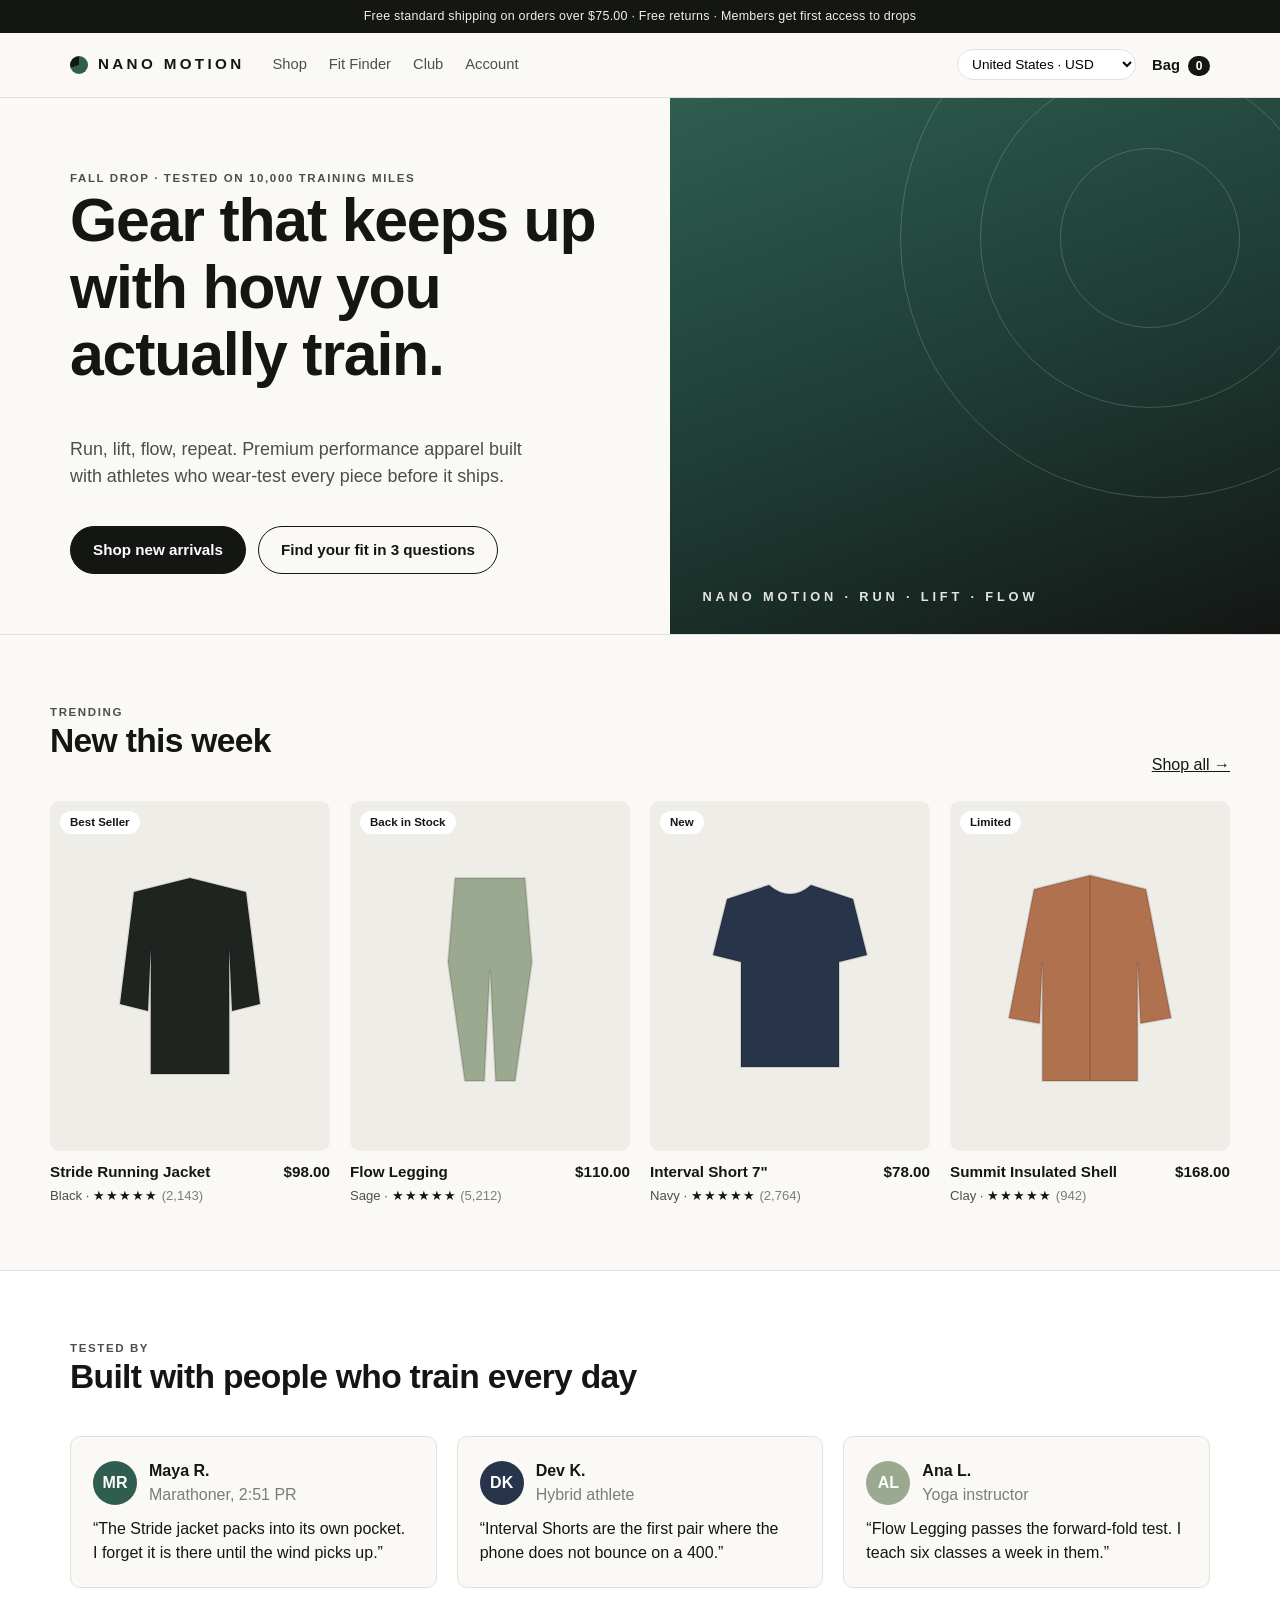
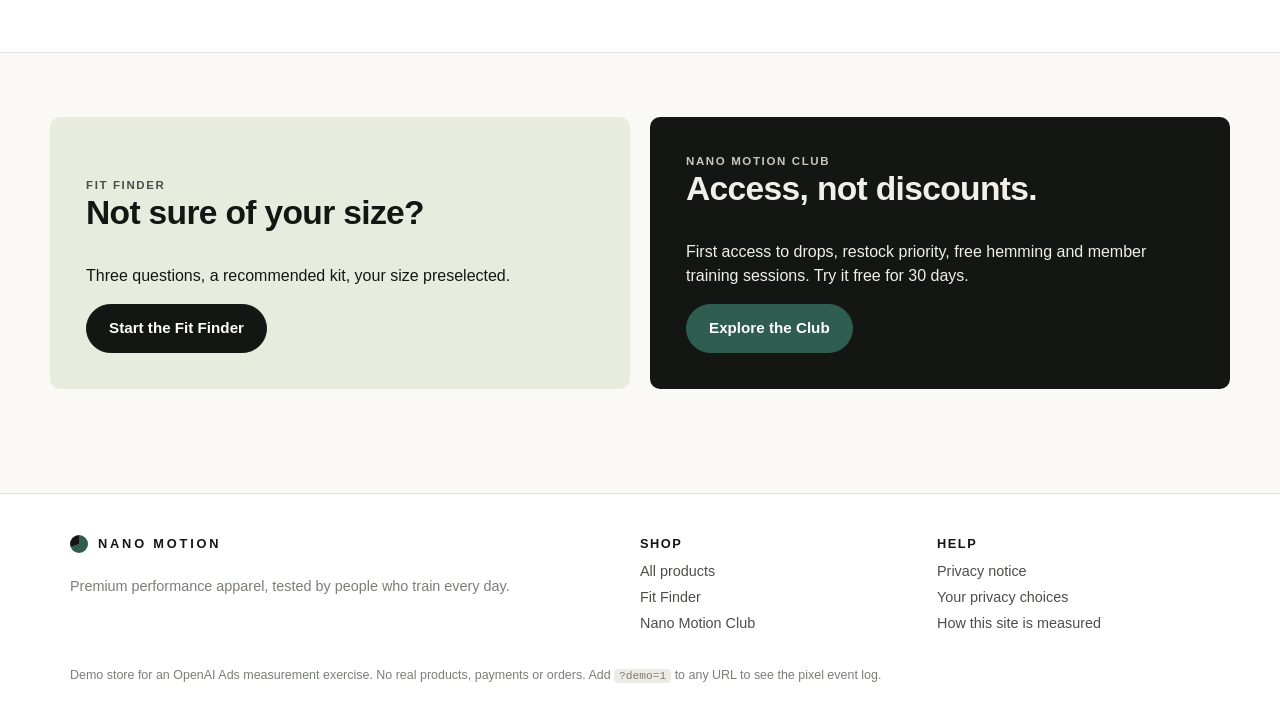
==== index.html @ 88ba7efd "Add Nano Motion demo store with OpenAI Pixel implementation 10 pages, 12-event tiered plan, idempote" ====
<!doctype html>
<html lang="en">
<head>
<meta charset="utf-8">
<meta name="viewport" content="width=device-width, initial-scale=1">
<title>Nano Motion | Performance apparel for every training day</title>
<link rel="preconnect" href="https://bzrcdn.openai.com">
<!-- OpenAI Measurement Pixel: same block, top of <head>, on every page.
     Order matters: 1) decide consent  2) load SDK  3) set consent BEFORE init  4) init. -->
<script>
  (function () {
    var m = { country: 'US' }, c = null;
    try { m = JSON.parse(localStorage.getItem('nm_market') || '{"country":"US"}'); c = localStorage.getItem('nm_consent'); } catch (e) {}
    var optIn = ['GB', 'DE'].indexOf(m.country) !== -1;   // opt-in markets
    window.__nmDenied = c === 'denied' || (optIn && c !== 'granted');
  })();
  (function (w, d, s, u) {
    if (w.oaiq) return;
    var q = function () { q.q.push(arguments); };
    q.q = []; w.oaiq = q;
    var js = d.createElement(s); js.async = true; js.src = u;
    var f = d.getElementsByTagName(s)[0]; f.parentNode.insertBefore(js, f);
  })(window, document, "script", "https://bzrcdn.openai.com/sdk/oaiq.min.js");
  if (window.__nmDenied) oaiq("consent", false);
  var __nmUser = {};
  try { __nmUser = JSON.parse(localStorage.getItem('nm_user') || '{}'); } catch (e) {}
  oaiq("init", {
    pixelId: "1GtqyL7Rgr4qk4pR3LFbss",
    debug: true,          // on for this demo so reviewers can see SDK activity; off in production
    user: __nmUser        // hashed identifiers only (SHA-256), plus raw country/city/postal code
  });
</script>
<link rel="stylesheet" href="assets/styles.css">
</head>
<body data-page="home">
<main>
  <section class="hero">
    <div class="hero-copy">
      <span class="eyebrow">Fall drop · Tested on 10,000 training miles</span>
      <h1>Gear that keeps up with how you actually train.</h1>
      <p>Run, lift, flow, repeat. Premium performance apparel built with athletes who wear-test every piece before it ships.</p>
      <div class="cta-row">
        <a class="btn" href="shop.html">Shop new arrivals</a>
        <a class="btn btn-ghost" href="fit-finder.html">Find your fit in 3 questions</a>
      </div>
    </div>
    <div class="hero-art" aria-hidden="true">
      <div class="ring" style="width:520px;height:520px;right:-140px;top:-120px"></div>
      <div class="ring" style="width:340px;height:340px;right:-40px;top:-30px"></div>
      <div class="ring" style="width:180px;height:180px;right:40px;top:50px"></div>
      <div class="word">NANO MOTION · RUN · LIFT · FLOW</div>
    </div>
  </section>

  <section class="section wrap">
    <div class="section-head">
      <div><span class="eyebrow">Trending</span><h2>New this week</h2></div>
      <a href="shop.html">Shop all →</a>
    </div>
    <div class="grid" id="home-grid"></div>
  </section>

  <section class="section band">
    <div class="wrap">
      <div class="section-head"><div><span class="eyebrow">Tested by</span><h2>Built with people who train every day</h2></div></div>
      <div class="testers">
        <div class="tester"><div class="who"><div class="avatar" style="background:#2f5d50">MR</div><div><strong>Maya R.</strong><div class="muted">Marathoner, 2:51 PR</div></div></div>“The Stride jacket packs into its own pocket. I forget it is there until the wind picks up.”</div>
        <div class="tester"><div class="who"><div class="avatar" style="background:#28344a">DK</div><div><strong>Dev K.</strong><div class="muted">Hybrid athlete</div></div></div>“Interval Shorts are the first pair where the phone does not bounce on a 400.”</div>
        <div class="tester"><div class="who"><div class="avatar" style="background:#9aa98f">AL</div><div><strong>Ana L.</strong><div class="muted">Yoga instructor</div></div></div>“Flow Legging passes the forward-fold test. I teach six classes a week in them.”</div>
      </div>
    </div>
  </section>

  <section class="section wrap">
    <div class="promo">
      <div class="p1"><span class="eyebrow">Fit Finder</span><h2>Not sure of your size?</h2><p>Three questions, a recommended kit, your size preselected.</p><div><a class="btn" href="fit-finder.html">Start the Fit Finder</a></div></div>
      <div class="p2"><span class="eyebrow" style="color:#c9c6be">Nano Motion Club</span><h2>Access, not discounts.</h2><p>First access to drops, restock priority, free hemming and member training sessions. Try it free for 30 days.</p><div><a class="btn btn-accent" href="membership.html">Explore the Club</a></div></div>
    </div>
  </section>
</main>

<script src="assets/products.js"></script>
<script src="assets/store.js"></script>
<script src="assets/eventlog.js"></script>
<script src="assets/tracking.js"></script>
<script src="assets/consent.js"></script>
<script src="assets/layout.js"></script>
<script>
  window.NMPage = function () {
    var ids = ['NM-RJ-01', 'NM-LG-03', 'NM-RS-05', 'NM-SH-07'];
    document.getElementById('home-grid').innerHTML = ids.map(function (id) { return NM.tile(NM.product(id)); }).join('');
  };
</script>
</body>
</html>
---- assets/styles.css ----
:root {
  --ink: #141614;
  --ink-2: #4b4f4a;
  --muted: #7a7e78;
  --line: #e3e1db;
  --bg: #faf9f6;
  --tile: #efede7;
  --accent: #2f5d50;
  --accent-ink: #ffffff;
  --warn: #9a5b1c;
  --radius: 10px;
  --wrap: 1180px;
  font-family: ui-sans-serif, -apple-system, "Segoe UI", Roboto, "Helvetica Neue", Arial, sans-serif;
  color: var(--ink);
  background: var(--bg);
}
* { box-sizing: border-box; }
body { margin: 0; background: var(--bg); line-height: 1.5; -webkit-font-smoothing: antialiased; }
a { color: inherit; }
img, svg { display: block; max-width: 100%; }
code { font-family: ui-monospace, SFMono-Regular, Menlo, monospace; font-size: .9em; background: #ecebe5; padding: 1px 5px; border-radius: 4px; }
.wrap { max-width: var(--wrap); margin: 0 auto; padding: 0 20px; }
.sr { position: absolute; width: 1px; height: 1px; overflow: hidden; clip: rect(0 0 0 0); }
.muted { color: var(--muted); }
h1, h2, h3 { letter-spacing: -0.02em; line-height: 1.1; margin: 0 0 .5em; }
h1 { font-size: clamp(2.2rem, 5vw, 3.8rem); font-weight: 650; }
h2 { font-size: clamp(1.5rem, 3vw, 2.1rem); font-weight: 600; }
h3 { font-size: 1.1rem; font-weight: 600; }
.eyebrow { text-transform: uppercase; letter-spacing: .14em; font-size: .72rem; color: var(--ink-2); font-weight: 600; }

/* Header */
.site-header { position: sticky; top: 0; z-index: 20; background: rgba(250,249,246,.94); backdrop-filter: blur(8px); border-bottom: 1px solid var(--line); }
.announce { background: var(--ink); color: #f1efe8; text-align: center; font-size: .78rem; padding: 7px 12px; letter-spacing: .02em; }
.bar { display: flex; align-items: center; gap: 28px; height: 64px; }
.logo { display: inline-flex; align-items: center; gap: 10px; font-weight: 700; letter-spacing: .22em; text-decoration: none; font-size: .95rem; }
.logo.small { font-size: .8rem; margin-bottom: 8px; }
.logo-mark { width: 18px; height: 18px; border-radius: 50%; background: conic-gradient(var(--accent) 0 70%, var(--ink) 70% 100%); }
.nav { display: flex; gap: 22px; }
.nav a { text-decoration: none; font-size: .92rem; color: var(--ink-2); padding: 4px 0; border-bottom: 2px solid transparent; }
.nav a:hover, .nav a[aria-current] { color: var(--ink); border-bottom-color: var(--ink); }
.bar-right { margin-left: auto; display: flex; align-items: center; gap: 16px; }
.market select { font: inherit; font-size: .85rem; border: 1px solid var(--line); background: #fff; border-radius: 999px; padding: 6px 10px; }
.cart-link { text-decoration: none; font-weight: 600; font-size: .92rem; }
#nm-cart-count { display: inline-block; min-width: 22px; text-align: center; background: var(--ink); color: #fff; border-radius: 999px; font-size: .75rem; padding: 1px 6px; margin-left: 4px; }

/* Buttons and forms */
.btn { display: inline-flex; align-items: center; justify-content: center; gap: 8px; font: inherit; font-weight: 600; font-size: .95rem; background: var(--ink); color: #fff; border: 1px solid var(--ink); border-radius: 999px; padding: 12px 22px; cursor: pointer; text-decoration: none; }
.btn:hover { background: #2a2d2a; }
.btn:disabled { opacity: .4; cursor: not-allowed; }
.btn-ghost { background: transparent; color: var(--ink); }
.btn-ghost:hover { background: #efede7; }
.btn-accent { background: var(--accent); border-color: var(--accent); }
.btn-block { width: 100%; }
label.field { display: block; font-size: .82rem; color: var(--ink-2); margin-bottom: 12px; }
label.field input, label.field select { display: block; width: 100%; margin-top: 4px; font: inherit; font-size: 1rem; padding: 11px 12px; border: 1px solid #cfccc4; border-radius: 8px; background: #fff; color: var(--ink); }
label.field input:focus { outline: 2px solid var(--accent); outline-offset: 1px; border-color: var(--accent); }
.row2 { display: grid; grid-template-columns: 1fr 1fr; gap: 12px; }
.note { font-size: .82rem; color: var(--muted); }

/* Home */
.hero { display: grid; grid-template-columns: 1.1fr 1fr; gap: 0; min-height: 520px; border-bottom: 1px solid var(--line); }
.hero-copy { padding: 72px 20px 60px max(20px, calc((100vw - var(--wrap)) / 2 + 20px)); display: flex; flex-direction: column; justify-content: center; }
.hero-copy p { font-size: 1.12rem; color: var(--ink-2); max-width: 460px; }
.hero-art { background: linear-gradient(160deg, #2f5d50 0%, #1d3a32 55%, #141614 100%); position: relative; overflow: hidden; }
.hero-art .ring { position: absolute; border: 1px solid rgba(255,255,255,.18); border-radius: 50%; }
.hero-art .word { position: absolute; left: 32px; bottom: 28px; color: rgba(255,255,255,.88); font-weight: 700; letter-spacing: .3em; font-size: .8rem; }
.cta-row { display: flex; gap: 12px; flex-wrap: wrap; margin-top: 18px; }
.section { padding: 64px 0; }
.section-head { display: flex; justify-content: space-between; align-items: end; gap: 20px; margin-bottom: 24px; }
.grid { display: grid; grid-template-columns: repeat(4, 1fr); gap: 20px; }
.tile { text-decoration: none; display: block; }
.tile-img { position: relative; border-radius: var(--radius); overflow: hidden; aspect-ratio: 4/5; background: var(--tile); }
.tile-img .art { width: 100%; height: 100%; object-fit: cover; }
.tile-meta { display: flex; justify-content: space-between; gap: 8px; margin-top: 10px; font-weight: 600; font-size: .95rem; }
.tile-sub { font-size: .82rem; color: var(--ink-2); margin-top: 2px; }
.badge { position: absolute; top: 10px; left: 10px; background: #fff; border-radius: 999px; font-size: .72rem; font-weight: 600; padding: 3px 10px; }
.stars { color: var(--ink); letter-spacing: 1px; font-size: .8rem; }
.stars .dim { color: #c9c6be; }
.band { background: #fff; border-top: 1px solid var(--line); border-bottom: 1px solid var(--line); }
.testers { display: grid; grid-template-columns: repeat(3, 1fr); gap: 20px; }
.tester { padding: 22px; border: 1px solid var(--line); border-radius: var(--radius); background: var(--bg); }
.tester .who { display: flex; align-items: center; gap: 12px; margin-bottom: 10px; }
.avatar { width: 44px; height: 44px; border-radius: 50%; display: grid; place-items: center; font-weight: 700; color: #fff; }
.promo { display: grid; grid-template-columns: 1fr 1fr; gap: 20px; }
.promo > div { border-radius: var(--radius); padding: 36px; min-height: 240px; display: flex; flex-direction: column; justify-content: end; }
.promo .p1 { background: #e7ecdf; }
.promo .p2 { background: var(--ink); color: #f1efe8; }

/* Shop filters */
.chips { display: flex; gap: 8px; flex-wrap: wrap; margin-bottom: 24px; }
.chip { font: inherit; font-size: .85rem; border: 1px solid var(--line); background: #fff; border-radius: 999px; padding: 6px 14px; cursor: pointer; }
.chip[aria-pressed=true] { background: var(--ink); color: #fff; border-color: var(--ink); }

/* Product page */
.pdp { display: grid; grid-template-columns: 1.15fr 1fr; gap: 48px; padding: 40px 0 64px; }
.pdp-img { border-radius: var(--radius); overflow: hidden; background: var(--tile); aspect-ratio: 4/5; position: sticky; top: 120px; }
.pdp-img .art { width: 100%; height: 100%; }
.pdp h1 { font-size: 2.1rem; }
.price { font-size: 1.3rem; font-weight: 600; margin: 4px 0 2px; }
.rating-line { display: flex; gap: 8px; align-items: center; font-size: .88rem; color: var(--ink-2); }
.fitbox { border: 1px solid var(--line); border-radius: var(--radius); padding: 14px 16px; margin: 18px 0; background: #fff; }
.fitmeter { position: relative; height: 6px; background: #e6e3dc; border-radius: 99px; margin: 10px 0 4px; }
.fitmeter span { position: absolute; top: -5px; width: 16px; height: 16px; border-radius: 50%; background: var(--ink); transform: translateX(-50%); }
.fitscale { display: flex; justify-content: space-between; font-size: .72rem; color: var(--muted); }
.sizes { display: flex; gap: 8px; flex-wrap: wrap; margin: 8px 0 10px; }
.size { font: inherit; min-width: 52px; padding: 10px 12px; border: 1px solid #cfccc4; background: #fff; border-radius: 8px; cursor: pointer; font-weight: 600; position: relative; }
.size[aria-pressed=true] { border-color: var(--ink); box-shadow: inset 0 0 0 1px var(--ink); }
.size.out { color: #a9a59c; background: repeating-linear-gradient(135deg, #fff 0 6px, #f3f1ec 6px 12px); }
.linkbtn { font: inherit; background: none; border: 0; padding: 0; text-decoration: underline; cursor: pointer; color: var(--ink-2); font-size: .88rem; }
.bis { border: 1px dashed #c7c3b9; border-radius: var(--radius); padding: 14px; margin: 10px 0; background: #fff; }
.bis form { display: flex; gap: 8px; margin-top: 8px; }
.bis input { flex: 1; font: inherit; padding: 10px 12px; border: 1px solid #cfccc4; border-radius: 8px; }
.reviewsum { background: #fff; border: 1px solid var(--line); border-radius: var(--radius); padding: 16px; margin-top: 22px; }
.reviewsum ul { margin: 6px 0 0; padding-left: 18px; }
.kit { margin-top: 26px; border-top: 1px solid var(--line); padding-top: 18px; }
.kit-items { display: grid; grid-template-columns: repeat(3, 1fr); gap: 10px; margin: 10px 0 12px; }
.kit-items .tile-img { aspect-ratio: 1; }
.kit-items small { display: block; margin-top: 4px; font-size: .78rem; }
.toast { position: fixed; left: 50%; bottom: 24px; transform: translateX(-50%); background: var(--ink); color: #fff; padding: 12px 18px; border-radius: 999px; font-size: .9rem; z-index: 40; }
dialog { border: 0; border-radius: 14px; padding: 24px; max-width: 520px; width: 92vw; }
dialog::backdrop { background: rgba(20,22,20,.45); }
table.sg { width: 100%; border-collapse: collapse; font-size: .9rem; }
table.sg th, table.sg td { border-bottom: 1px solid var(--line); padding: 8px; text-align: left; }

/* Cart / checkout */
.two-col { display: grid; grid-template-columns: 1.4fr 1fr; gap: 40px; padding: 40px 0 64px; }
.line { display: grid; grid-template-columns: 88px 1fr auto; gap: 16px; padding: 16px 0; border-bottom: 1px solid var(--line); align-items: center; }
.line .tile-img { aspect-ratio: 1; }
.qty { display: inline-flex; align-items: center; border: 1px solid #cfccc4; border-radius: 999px; margin-top: 6px; }
.qty button { font: inherit; border: 0; background: none; width: 30px; height: 30px; cursor: pointer; }
.summary { background: #fff; border: 1px solid var(--line); border-radius: var(--radius); padding: 22px; align-self: start; position: sticky; top: 120px; }
.summary .sumrow { display: flex; justify-content: space-between; margin: 6px 0; }
.summary .total { font-weight: 700; font-size: 1.15rem; border-top: 1px solid var(--line); padding-top: 10px; margin-top: 10px; }
.shipbar { height: 6px; background: #e6e3dc; border-radius: 99px; overflow: hidden; margin: 6px 0 16px; }
.shipbar span { display: block; height: 100%; background: var(--accent); }
.empty { padding: 80px 0; text-align: center; }
.confirm { max-width: 640px; margin: 0 auto; padding: 64px 20px; text-align: center; }
.ordercard { text-align: left; background: #fff; border: 1px solid var(--line); border-radius: var(--radius); padding: 20px; margin: 24px 0; }

/* Fit finder */
.ff { max-width: 720px; margin: 0 auto; padding: 56px 20px 72px; }
.ff-progress { display: flex; gap: 6px; margin-bottom: 28px; }
.ff-progress span { flex: 1; height: 4px; background: #e2dfd8; border-radius: 99px; }
.ff-progress span.on { background: var(--ink); }
.choices { display: grid; grid-template-columns: repeat(2, 1fr); gap: 12px; margin-top: 18px; }
.choice { font: inherit; text-align: left; padding: 20px; border: 1px solid #cfccc4; background: #fff; border-radius: var(--radius); cursor: pointer; }
.choice:hover { border-color: var(--ink); }
.choice strong { display: block; font-size: 1.05rem; }
.choice span { font-size: .85rem; color: var(--ink-2); }

/* Membership */
.plans { display: grid; grid-template-columns: 1fr 1fr; gap: 20px; margin-top: 28px; }
.plan { background: #fff; border: 1px solid var(--line); border-radius: 14px; padding: 28px; display: flex; flex-direction: column; }
.plan.feature { border-color: var(--ink); box-shadow: 0 0 0 1px var(--ink); }
.plan ul { padding-left: 18px; color: var(--ink-2); flex: 1; }
.perks { display: grid; grid-template-columns: repeat(4, 1fr); gap: 16px; }
.perk { border-top: 2px solid var(--ink); padding-top: 12px; font-size: .92rem; }
.narrow { max-width: 520px; margin: 0 auto; padding: 56px 20px 72px; }
.prose { max-width: 760px; margin: 0 auto; padding: 48px 20px 72px; }
.prose table { border-collapse: collapse; width: 100%; font-size: .9rem; }
.prose th, .prose td { border-bottom: 1px solid var(--line); padding: 8px; text-align: left; vertical-align: top; }

/* Consent banner */
.consent { position: fixed; z-index: 50; left: 16px; right: 16px; bottom: 16px; max-width: 760px; margin: 0 auto; background: #fff; border: 1px solid var(--line); box-shadow: 0 12px 40px rgba(0,0,0,.18); border-radius: 14px; padding: 18px 20px; display: flex; gap: 18px; align-items: center; }
.consent-text { font-size: .9rem; flex: 1; }
.consent-actions { display: flex; gap: 8px; }

/* Footer */
.site-footer { border-top: 1px solid var(--line); background: #fff; margin-top: 40px; padding: 40px 0 20px; font-size: .9rem; }
.foot-grid { display: grid; grid-template-columns: 2fr 1fr 1fr; gap: 24px; }
.foot-grid h4 { margin: 0 0 8px; font-size: .8rem; text-transform: uppercase; letter-spacing: .12em; }
.foot-grid a { display: block; text-decoration: none; color: var(--ink-2); margin: 4px 0; }
.foot-note { margin-top: 28px; font-size: .78rem; color: var(--muted); }

/* Demo event log */
.nmlog { position: fixed; right: 16px; bottom: 16px; width: min(460px, calc(100vw - 32px)); max-height: 62vh; display: flex; flex-direction: column; background: #111311; color: #e8e6df; border-radius: 12px; box-shadow: 0 16px 50px rgba(0,0,0,.35); z-index: 60; font-family: ui-monospace, SFMono-Regular, Menlo, monospace; font-size: 12.5px; }
.nmlog.min .nmlog-list { display: none; }
.nmlog-bar { display: flex; align-items: center; gap: 10px; padding: 10px 12px; border-bottom: 1px solid #2b2e2b; font-family: ui-sans-serif, -apple-system, sans-serif; font-size: 13px; }
.nmlog-legend { color: #8d918a; font-size: 11px; flex: 1; }
.nmlog-bar button { background: #2b2e2b; color: #e8e6df; border: 0; border-radius: 6px; padding: 3px 9px; cursor: pointer; font: inherit; }
.nmlog-list { list-style: none; margin: 0; padding: 0; overflow: auto; }
.nmlog-row { border-bottom: 1px solid #222522; }
.nmlog-head { width: 100%; display: flex; gap: 8px; align-items: baseline; padding: 8px 12px; background: none; border: 0; color: inherit; text-align: left; cursor: pointer; font: inherit; }
.nmlog-time { color: #7d817a; }
.nmlog-name { font-weight: 700; color: #fff; }
.nmlog-status { color: #9fd3b8; margin-left: auto; text-align: right; }
.nmlog-held .nmlog-status { color: #f0c27b; }
.nmlog-skipped .nmlog-status { color: #a7b4ff; }
.nmlog-error .nmlog-status { color: #ff8f8f; }
.nmlog-tier { font-size: 10px; padding: 1px 5px; border-radius: 4px; background: #2b2e2b; }
.nmlog-tier-T1 { background: #2f5d50; color: #fff; }
.nmlog-tier-T3 { background: #4a3f6b; color: #fff; }
.nmlog-tier-ID { background: #6b4a2b; color: #fff; }
.nmlog-body { display: none; padding: 0 12px 10px; }
.nmlog-row.open .nmlog-body { display: block; }
.nmlog-body pre { margin: 0; white-space: pre-wrap; word-break: break-all; color: #cfd8cf; }
.nmlog-shown { color: #f0c27b; margin-bottom: 6px; }
.nmlog-empty { padding: 14px 12px; color: #8d918a; }

@media (max-width: 900px) {
  .grid { grid-template-columns: repeat(2, 1fr); }
  .hero, .pdp, .two-col, .promo, .plans { grid-template-columns: 1fr; }
  .hero-art { min-height: 220px; }
  .hero-copy { padding: 48px 20px; }
  .pdp-img, .summary { position: static; }
  .testers, .perks { grid-template-columns: 1fr 1fr; }
  .nav { display: none; }
  .foot-grid { grid-template-columns: 1fr 1fr; }
  .consent { flex-direction: column; align-items: stretch; }
}
@media (max-width: 520px) {
  .testers, .perks, .choices, .row2 { grid-template-columns: 1fr; }
  .bar { gap: 12px; }
}

/* Demo panel docks beside the store instead of covering it */
body.has-nmlog { padding-bottom: 42vh; }
body.has-nmlog .nmlog { max-height: 40vh; left: 0; right: 0; bottom: 0; width: 100%; border-radius: 12px 12px 0 0; }
body.has-nmlog .consent { bottom: calc(40vh + 12px); }
@media (min-width: 1100px) {
  body.has-nmlog { padding-bottom: 0; padding-right: 440px; }
  body.has-nmlog .nmlog { top: 0; bottom: 0; left: auto; right: 0; width: 440px; max-height: none; border-radius: 0; }
  body.has-nmlog .consent { bottom: 16px; right: 456px; }
}
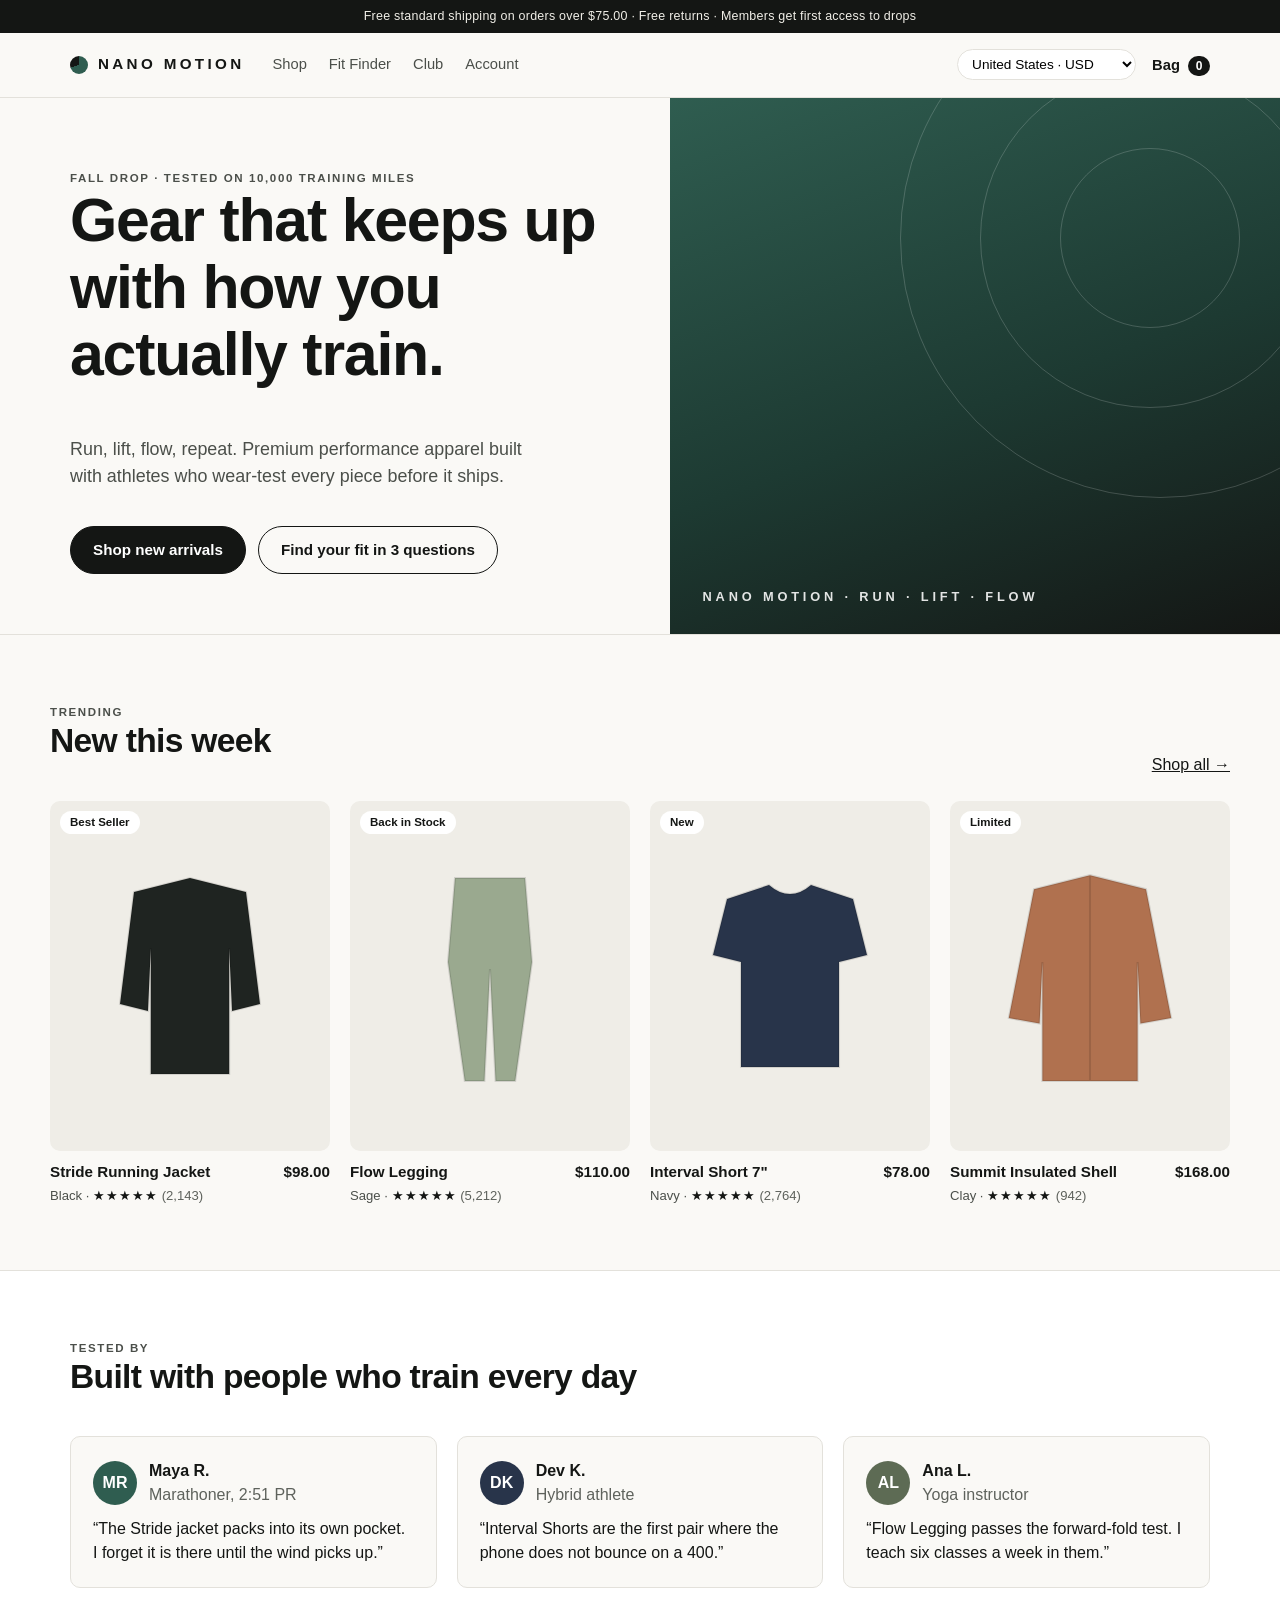
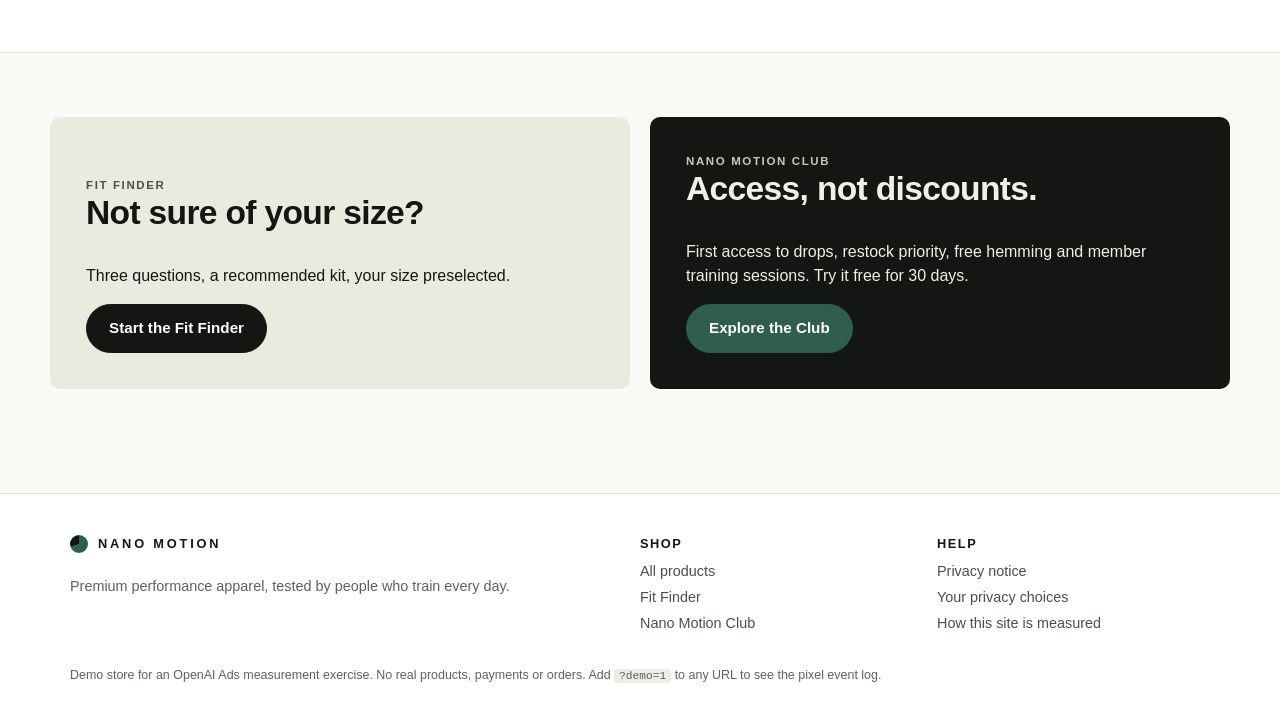
==== commit b932b413: "Security headers and CSP, data-quality fixes, measurement page - Enforced Content Security Policy an" ====
--- a/index.html
+++ b/index.html
@@ -12,7 +12,8 @@
     var m = { country: 'US' }, c = null;
     try { m = JSON.parse(localStorage.getItem('nm_market') || '{"country":"US"}'); c = localStorage.getItem('nm_consent'); } catch (e) {}
     var optIn = ['GB', 'DE'].indexOf(m.country) !== -1;   // opt-in markets
-    window.__nmDenied = c === 'denied' || (optIn && c !== 'granted');
+    var gpc = navigator.globalPrivacyControl === true;             // browser opt-out signal (CCPA and other US states)
+    window.__nmDenied = c === 'denied' || ((optIn || gpc) && c !== 'granted');
   })();
   (function (w, d, s, u) {
     if (w.oaiq) return;
@@ -30,6 +31,8 @@
     user: __nmUser        // hashed identifiers only (SHA-256), plus raw country/city/postal code
   });
 </script>
+<link rel="icon" href="assets/favicon.svg" type="image/svg+xml">
+<meta name="robots" content="noindex">
 <link rel="stylesheet" href="assets/styles.css">
 </head>
 <body data-page="home">
@@ -66,7 +69,7 @@
       <div class="testers">
         <div class="tester"><div class="who"><div class="avatar" style="background:#2f5d50">MR</div><div><strong>Maya R.</strong><div class="muted">Marathoner, 2:51 PR</div></div></div>“The Stride jacket packs into its own pocket. I forget it is there until the wind picks up.”</div>
         <div class="tester"><div class="who"><div class="avatar" style="background:#28344a">DK</div><div><strong>Dev K.</strong><div class="muted">Hybrid athlete</div></div></div>“Interval Shorts are the first pair where the phone does not bounce on a 400.”</div>
-        <div class="tester"><div class="who"><div class="avatar" style="background:#9aa98f">AL</div><div><strong>Ana L.</strong><div class="muted">Yoga instructor</div></div></div>“Flow Legging passes the forward-fold test. I teach six classes a week in them.”</div>
+        <div class="tester"><div class="who"><div class="avatar" style="background:#5d6b54">AL</div><div><strong>Ana L.</strong><div class="muted">Yoga instructor</div></div></div>“Flow Legging passes the forward-fold test. I teach six classes a week in them.”</div>
       </div>
     </div>
   </section>
@@ -85,11 +88,6 @@
 <script src="assets/tracking.js"></script>
 <script src="assets/consent.js"></script>
 <script src="assets/layout.js"></script>
-<script>
-  window.NMPage = function () {
-    var ids = ['NM-RJ-01', 'NM-LG-03', 'NM-RS-05', 'NM-SH-07'];
-    document.getElementById('home-grid').innerHTML = ids.map(function (id) { return NM.tile(NM.product(id)); }).join('');
-  };
-</script>
+<script src="assets/pages/index.js"></script>
 </body>
 </html>
--- a/assets/styles.css
+++ b/assets/styles.css
@@ -1,7 +1,7 @@
 :root {
   --ink: #141614;
   --ink-2: #4b4f4a;
-  --muted: #7a7e78;
+  --muted: #5e625c;
   --line: #e3e1db;
   --bg: #faf9f6;
   --tile: #efede7;
@@ -168,7 +168,8 @@
 /* Footer */
 .site-footer { border-top: 1px solid var(--line); background: #fff; margin-top: 40px; padding: 40px 0 20px; font-size: .9rem; }
 .foot-grid { display: grid; grid-template-columns: 2fr 1fr 1fr; gap: 24px; }
-.foot-grid h4 { margin: 0 0 8px; font-size: .8rem; text-transform: uppercase; letter-spacing: .12em; }
+.foot-grid .foot-h { margin: 0 0 8px; font-size: .8rem; line-height: 1.5; font-weight: 600; text-transform: uppercase; letter-spacing: .12em; }
+h2.h3 { font-size: 1.1rem; font-weight: 600; }
 .foot-grid a { display: block; text-decoration: none; color: var(--ink-2); margin: 4px 0; }
 .foot-note { margin-top: 28px; font-size: .78rem; color: var(--muted); }
 
@@ -222,3 +223,19 @@
   body.has-nmlog .nmlog { top: 0; bottom: 0; left: auto; right: 0; width: 440px; max-height: none; border-radius: 0; }
   body.has-nmlog .consent { bottom: 16px; right: 456px; }
 }
+/* Minimized: collapse to the title bar in the bottom-right corner and give the store its full width back */
+body.has-nmlog.nmlog-min { padding-right: 0; padding-bottom: 56px; }
+body.has-nmlog.nmlog-min .nmlog { top: auto; bottom: 0; left: auto; right: 16px; width: min(420px, calc(100vw - 32px)); max-height: none; border-radius: 12px 12px 0 0; }
+body.has-nmlog.nmlog-min .nmlog-bar { border-bottom: 0; }
+body.has-nmlog.nmlog-min .consent { bottom: 64px; right: 16px; }
+
+/* Measurement plan page (rendered README) */
+.prose.doc { max-width: 920px; }
+.prose.doc h1 { font-size: 2.2rem; }
+.prose.doc h2 { font-size: 1.45rem; margin-top: 2em; }
+.prose.doc h3 { margin-top: 1.5em; }
+.prose.doc pre { background: #ecebe5; padding: 14px 16px; border-radius: 8px; overflow-x: auto; font-size: .82rem; line-height: 1.45; }
+.prose.doc pre code { background: none; padding: 0; }
+.table-wrap { overflow-x: auto; margin: 12px 0; }
+.table-wrap table { min-width: 560px; }
+.prose.doc code { overflow-wrap: anywhere; }
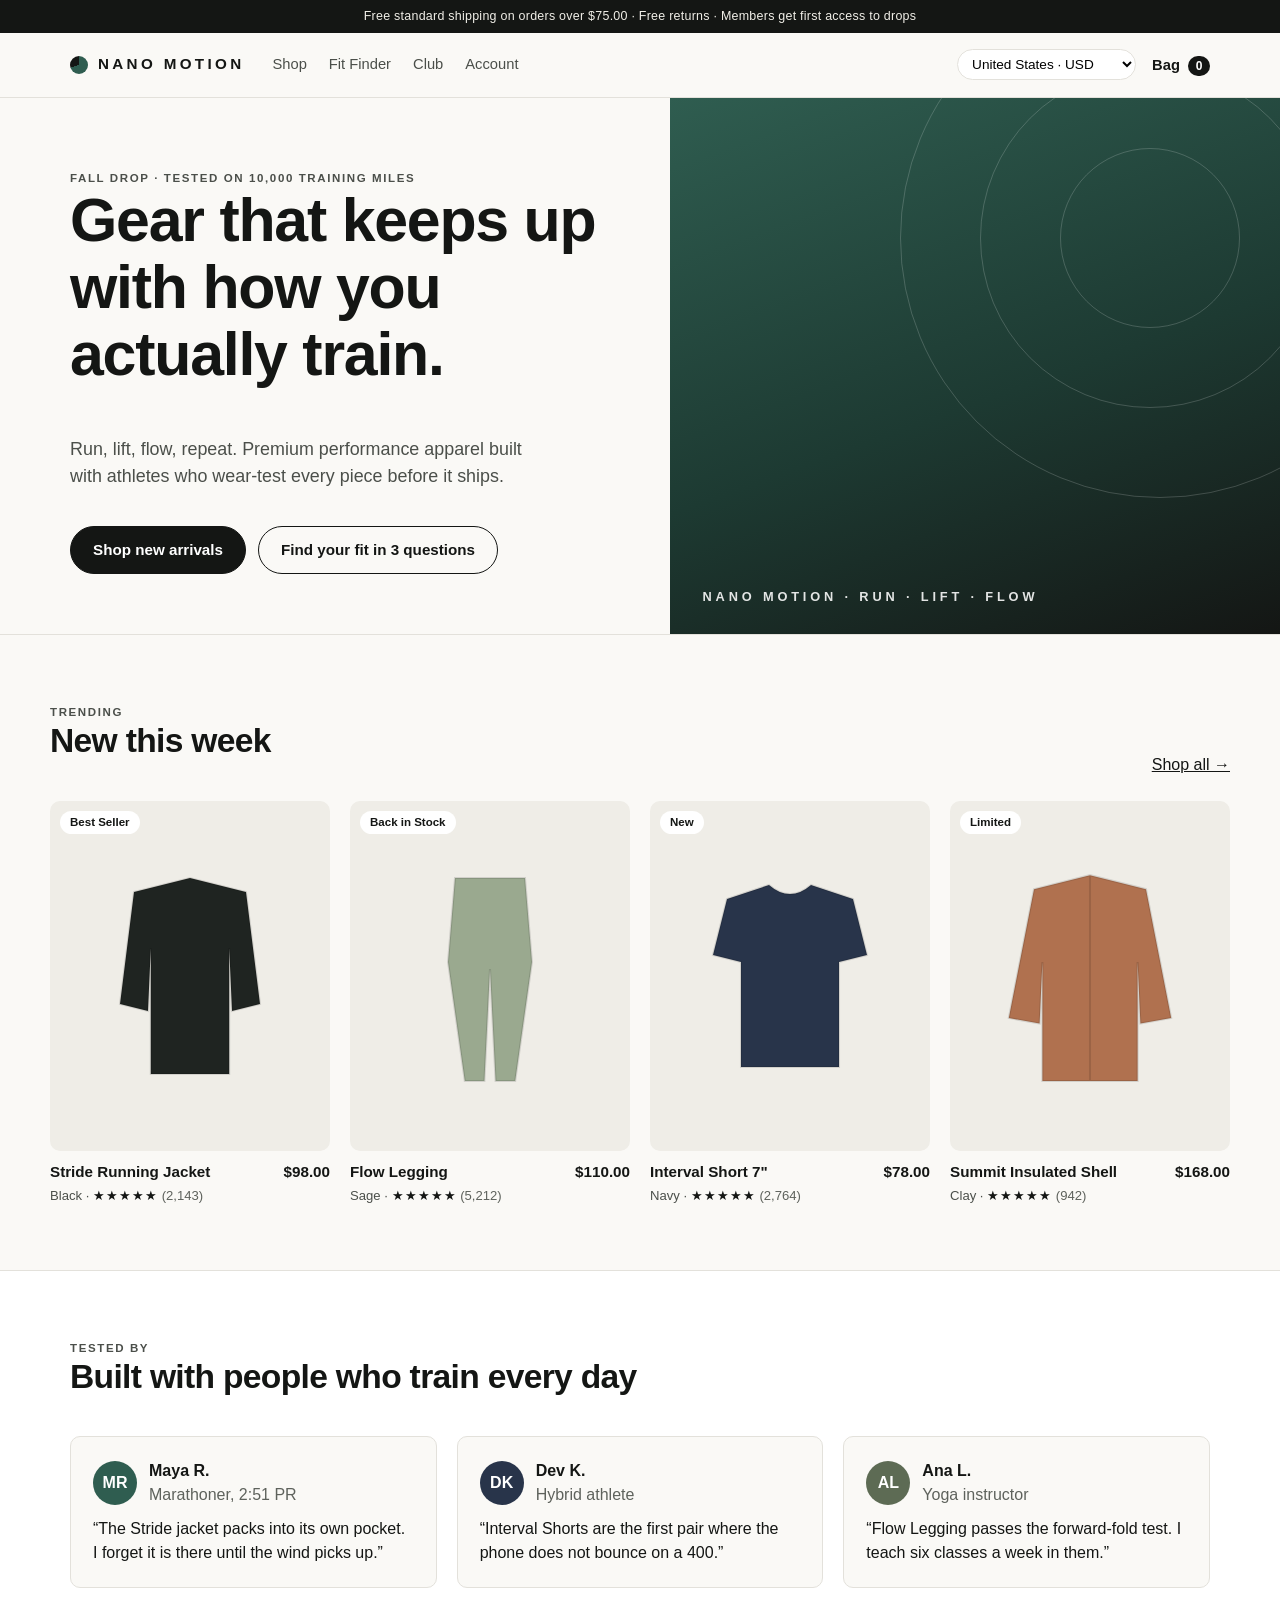
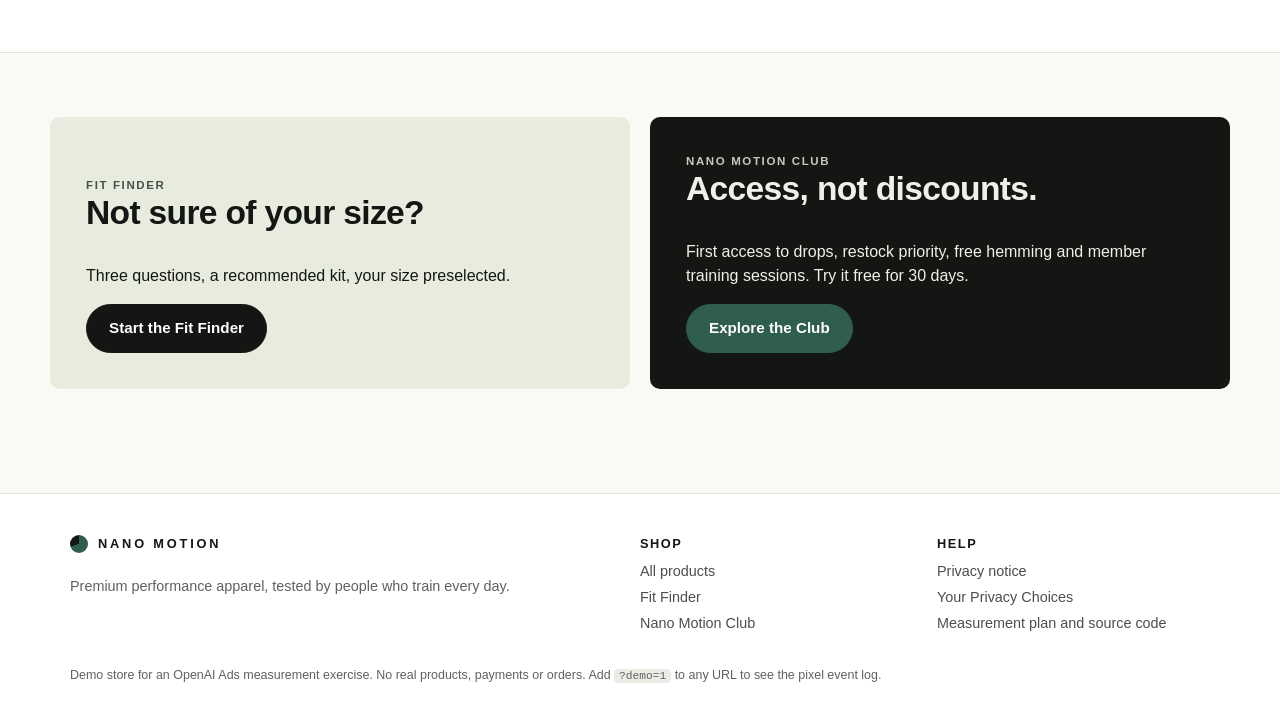
==== commit 21214399: "Ensure GPC opt-out takes precedence during Pixel initialization" ====
--- a/index.html
+++ b/index.html
@@ -13,7 +13,7 @@
     try { m = JSON.parse(localStorage.getItem('nm_market') || '{"country":"US"}'); c = localStorage.getItem('nm_consent'); } catch (e) {}
     var optIn = ['GB', 'DE'].indexOf(m.country) !== -1;   // opt-in markets
     var gpc = navigator.globalPrivacyControl === true;             // browser opt-out signal (CCPA and other US states)
-    window.__nmDenied = c === 'denied' || ((optIn || gpc) && c !== 'granted');
+    window.__nmDenied = gpc || c === 'denied' || (optIn && c !== 'granted');
   })();
   (function (w, d, s, u) {
     if (w.oaiq) return;
--- a/assets/styles.css
+++ b/assets/styles.css
@@ -229,13 +229,25 @@
 body.has-nmlog.nmlog-min .nmlog-bar { border-bottom: 0; }
 body.has-nmlog.nmlog-min .consent { bottom: 64px; right: 16px; }
 
-/* Measurement plan page (rendered README) */
-.prose.doc { max-width: 920px; }
-.prose.doc h1 { font-size: 2.2rem; }
-.prose.doc h2 { font-size: 1.45rem; margin-top: 2em; }
-.prose.doc h3 { margin-top: 1.5em; }
-.prose.doc pre { background: #ecebe5; padding: 14px 16px; border-radius: 8px; overflow-x: auto; font-size: .82rem; line-height: 1.45; }
-.prose.doc pre code { background: none; padding: 0; }
-.table-wrap { overflow-x: auto; margin: 12px 0; }
-.table-wrap table { min-width: 560px; }
-.prose.doc code { overflow-wrap: anywhere; }
+
+/* Privacy settings: consistent footer entry, accessible modal and switch */
+.nm-privacy-dialog { border: 1px solid var(--line); border-radius: 16px; padding: 26px; width: min(480px, calc(100vw - 32px)); max-width: none; box-shadow: 0 22px 70px rgba(0,0,0,.23); color: var(--ink); background: #fff; }
+.nm-privacy-dialog::backdrop { background: rgba(20,22,20,.52); }
+.nm-privacy-heading { display: flex; align-items: flex-start; justify-content: space-between; gap: 18px; }
+.nm-privacy-heading h2 { font-size: 1.48rem; line-height: 1.2; margin: 0; }
+.nm-privacy-close { border: 0; background: #efede7; border-radius: 50%; cursor: pointer; height: 34px; width: 34px; flex-shrink: 0; font-size: 1.45rem; line-height: 1; }
+.nm-privacy-dialog p { font-size: .9rem; line-height: 1.6; color: var(--ink-2); margin: 14px 0; }
+.nm-privacy-setting { display: flex; align-items: center; gap: 14px; justify-content: space-between; border: 1px solid var(--line); background: #faf9f6; border-radius: 12px; padding: 18px; margin-top: 18px; }
+.nm-privacy-setting-text { display: flex; flex-direction: column; gap: 6px; }
+.nm-privacy-setting-text strong { font-size: .96rem; }
+.nm-privacy-setting-text span { font-size: .82rem; color: var(--ink-2); line-height: 1.45; }
+.nm-measure-switch { flex: 0 0 49px; width: 49px; height: 29px; border: 0; border-radius: 99px; padding: 3px; background: #a6aba7; cursor: pointer; transition: background .15s; text-align: left; }
+.nm-measure-switch span { display: block; height: 23px; width: 23px; border-radius: 50%; background: white; transition: transform .15s; box-shadow: 0 1px 2px rgba(0,0,0,.15); }
+.nm-measure-switch[aria-checked="true"] { background: #2f5d50; }
+.nm-measure-switch[aria-checked="true"] span { transform: translateX(20px); }
+.nm-measure-switch:disabled { cursor: not-allowed; opacity: .7; }
+.nm-measure-switch:focus-visible, .nm-privacy-close:focus-visible, #nm-privacy-choices:focus-visible { outline: 3px solid #1c7266; outline-offset: 3px; }
+.nm-privacy-dialog .nm-privacy-status { color: var(--ink); font-weight: 600; font-size: .86rem; }
+.nm-privacy-dialog .nm-privacy-fine { font-size: .78rem; color: var(--muted); }
+.nm-privacy-actions { display: flex; justify-content: flex-end; margin-top: 20px; }
+@media (max-width: 520px) { .nm-privacy-dialog { padding: 20px; } .nm-privacy-setting { padding: 14px; } }
